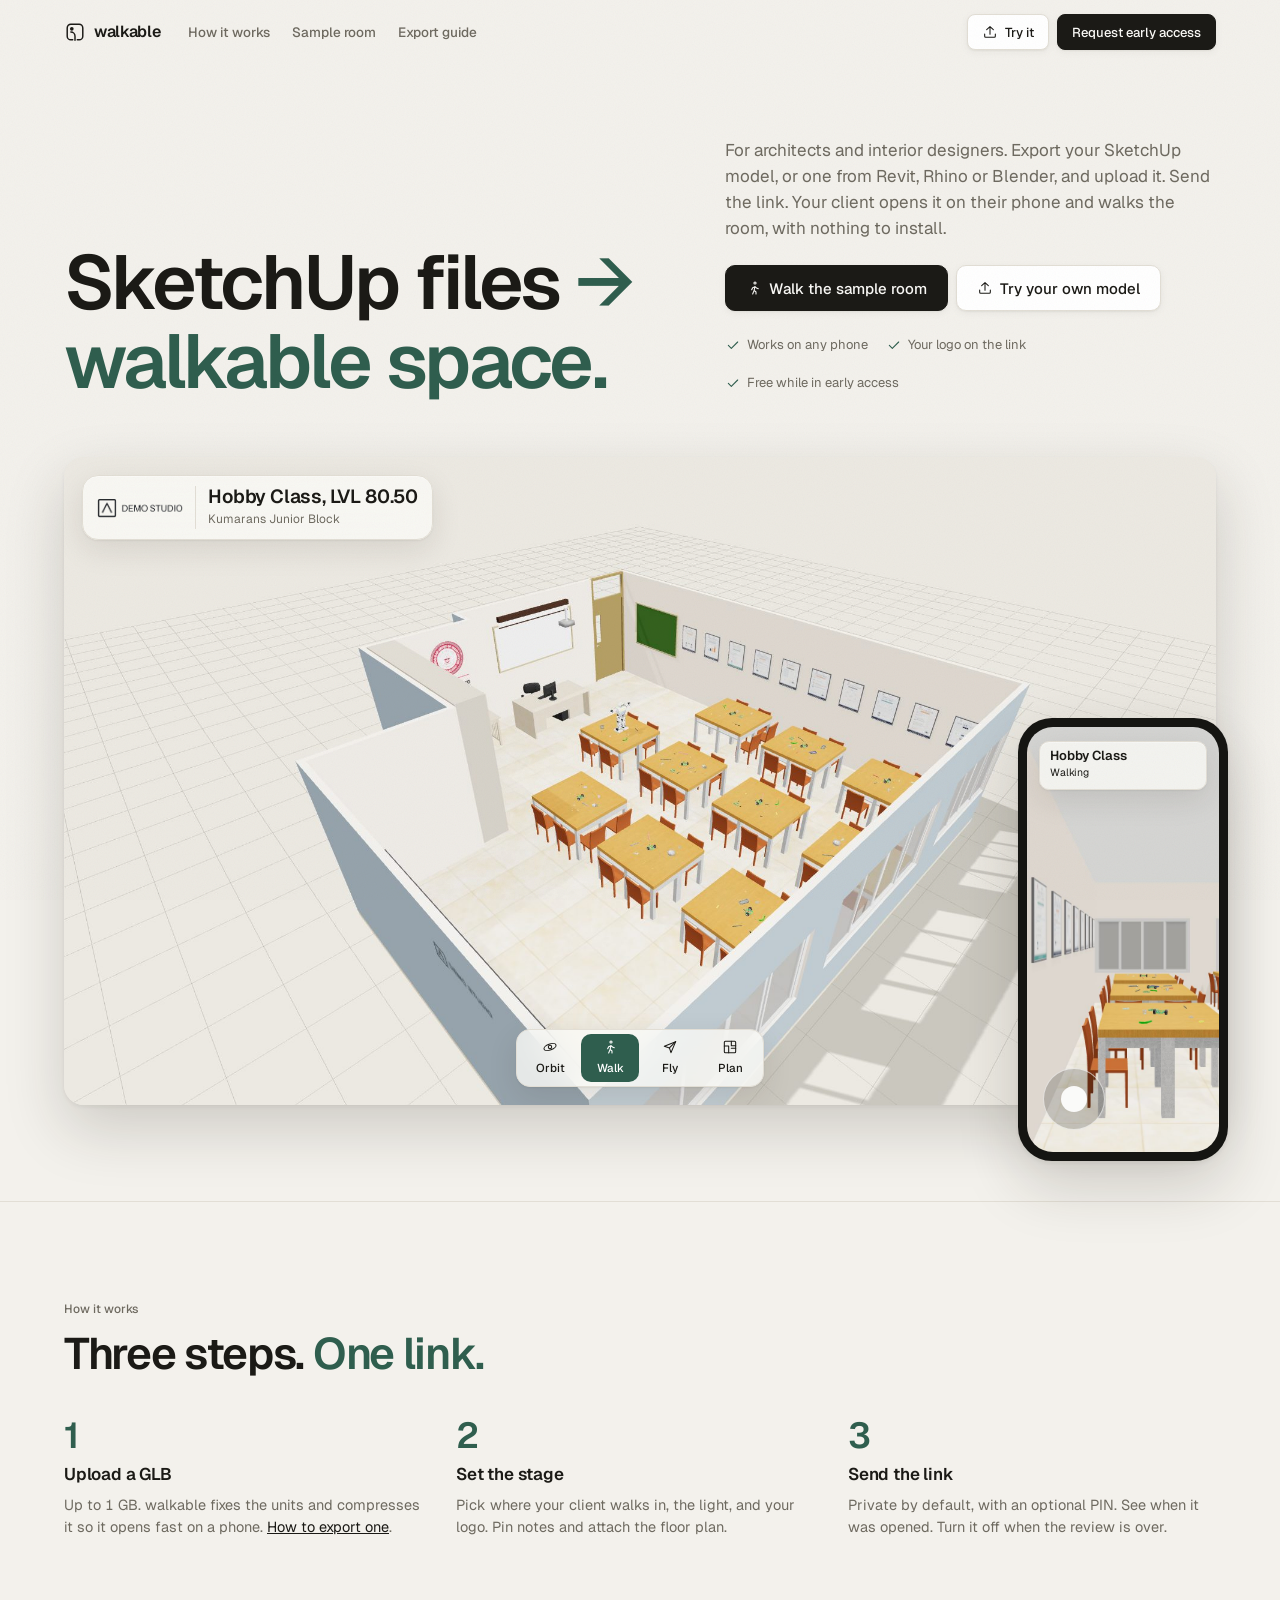
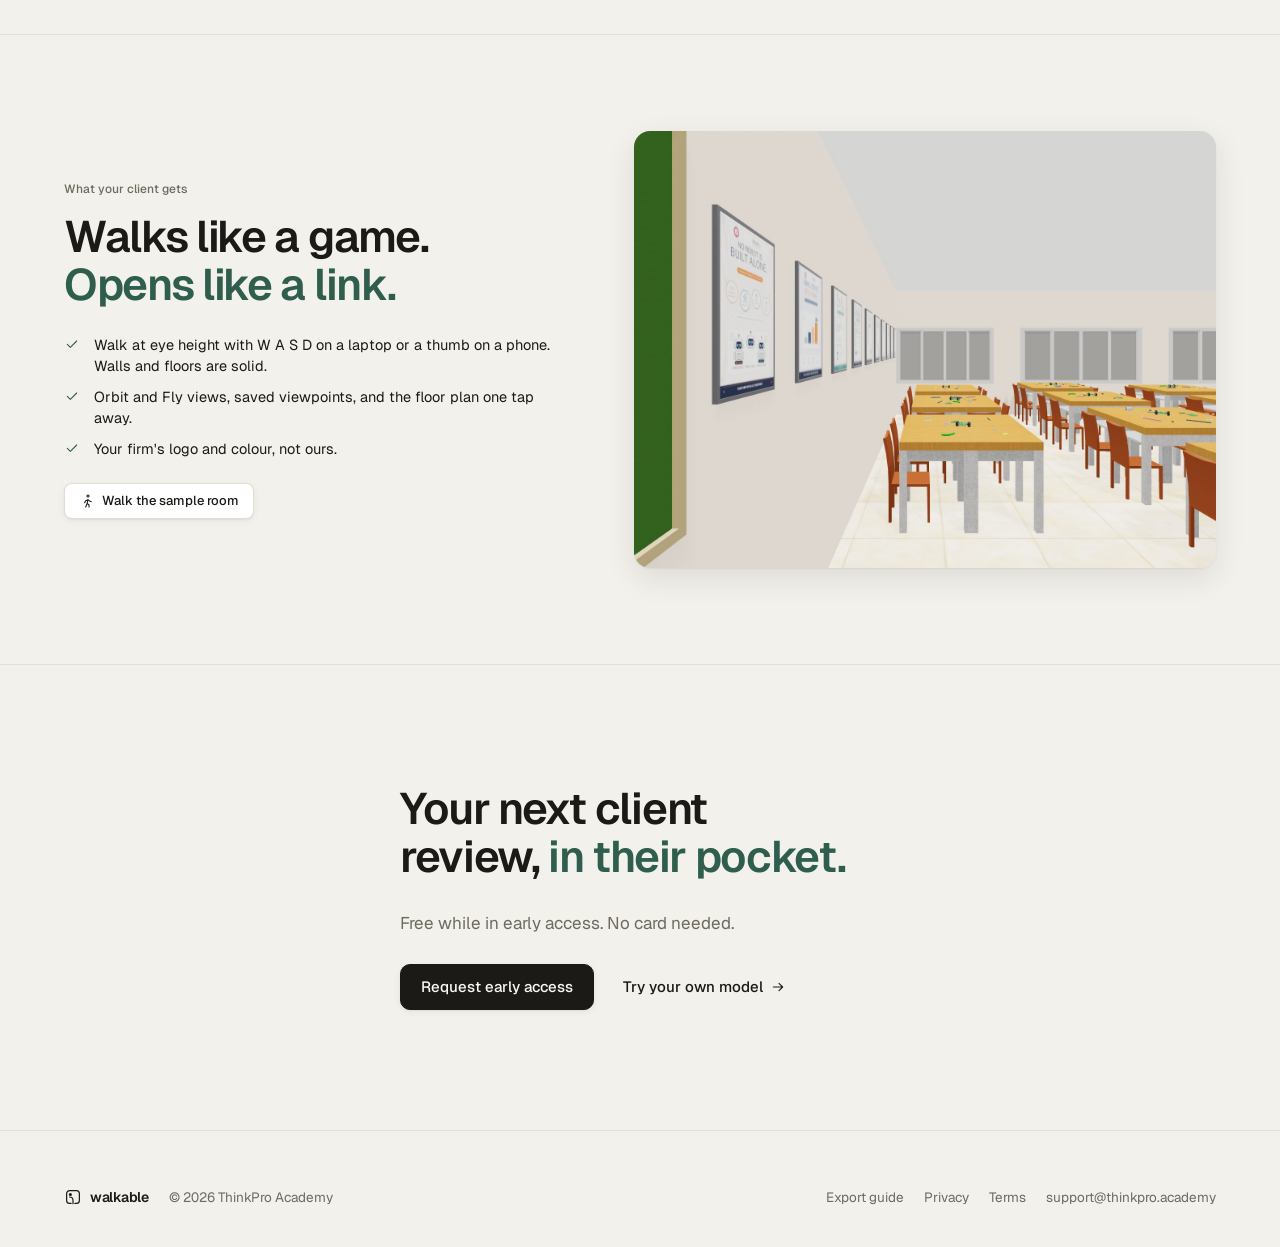
==== index.html @ f28b32ae "1st floor: 61% fewer triangles (3 mm tolerance, nothing compressed), full screen sharpness, sharper " ====
<!doctype html>
<html lang="en">
<head>
<meta charset="utf-8">
<meta name="viewport" content="width=device-width, initial-scale=1">
<title>walkable · SketchUp files to a walkable space</title>
<meta name="description" content="Upload a GLB from Revit, SketchUp, Rhino or Blender. Get one private link. Your client walks through the space on their phone, with nothing to install. Free while in early access.">
<link rel="canonical" href="https://walkables.in/">
<meta property="og:type" content="website">
<meta property="og:site_name" content="walkable">
<meta property="og:title" content="walkable · SketchUp files to a walkable space">
<meta property="og:description" content="Upload a GLB from Revit, SketchUp, Rhino or Blender. Get one private link. Your client walks through the space on their phone, with nothing to install. Free while in early access.">
<meta property="og:url" content="https://walkables.in/">
<meta property="og:image" content="https://walkables.in/assets/og.jpg">
<meta name="twitter:card" content="summary_large_image">
<meta name="theme-color" content="#F3F1EC" media="(prefers-color-scheme: light)">
<meta name="theme-color" content="#11110F" media="(prefers-color-scheme: dark)">
<link rel="icon" href="data:image/svg+xml,%3Csvg%20xmlns%3D%22http%3A%2F%2Fwww.w3.org%2F2000%2Fsvg%22%20viewBox%3D%220%200%2024%2024%22%20fill%3D%22none%22%20stroke%3D%22%231B1A16%22%20stroke-width%3D%222.2%22%20stroke-linecap%3D%22round%22%20stroke-linejoin%3D%22round%22%3E%3Cstyle%3E%40media%20(prefers-color-scheme%3A%20dark)%7Bpath%7Bstroke%3A%23EDEBE5%7Dcircle%7Bfill%3A%2386BBA4%7D%7D%3C%2Fstyle%3E%3Cpath%20d%3D%22M9.5%2020.5H7.5a4%204%200%200%201-4-4v-9a4%204%200%200%201%204-4h9a4%204%200%200%201%204%204v9a4%204%200%200%201-4%204h-2%22%2F%3E%3Cpath%20d%3D%22M12%2021v-4.5a4.5%204.5%200%200%200-4.5-4.5%22%2F%3E%3Ccircle%20cx%3D%228.5%22%20cy%3D%228.5%22%20r%3D%222.2%22%20fill%3D%22%232F5E4E%22%20stroke%3D%22none%22%2F%3E%3C%2Fsvg%3E%0A" type="image/svg+xml">
<link rel="icon" href="./assets/favicon-32.png" type="image/png" sizes="32x32">
<link rel="apple-touch-icon" href="./assets/apple-touch-icon.png">
<link rel="preconnect" href="https://fonts.googleapis.com">
<link rel="preconnect" href="https://fonts.gstatic.com" crossorigin>
<link rel="stylesheet" href="./css/walkable.css?v=mv50drm8">
<link rel="stylesheet" href="./css/site.css?v=mv50drm8">
</head>
<body class="site">
<svg xmlns="http://www.w3.org/2000/svg" style="display:none" aria-hidden="true">
<symbol id="mark" viewBox="0 0 24 24"><path d="M9.5 20.5H7.5a4 4 0 0 1-4-4v-9a4 4 0 0 1 4-4h9a4 4 0 0 1 4 4v9a4 4 0 0 1-4 4h-2"/><path d="M12 21v-4.5a4.5 4.5 0 0 0-4.5-4.5"/><circle cx="8.5" cy="8.5" r="2" fill="currentColor" stroke="none"/></symbol>
<symbol id="cube" viewBox="0 0 24 24"><path d="M12 3l8 4.5v9L12 21l-8-4.5v-9L12 3z"/><path d="M4 7.5l8 4.5 8-4.5M12 12v9"/></symbol>
<symbol id="orbit" viewBox="0 0 24 24"><circle cx="12" cy="12" r="2.5"/><ellipse cx="12" cy="12" rx="9.5" ry="4.5" transform="rotate(-20 12 12)"/></symbol>
<symbol id="walk" viewBox="0 0 24 24"><circle cx="13.5" cy="4.5" r="1.6"/><path d="M10 21l2.2-5.5 2.8 2.5v3M12.2 15.5l1.3-5.5M13.5 10l3 2.5 2 .5M13.5 10l-3.5 1.5-1.5 3"/></symbol>
<symbol id="fly" viewBox="0 0 24 24"><path d="M3.5 11L20.5 4l-7 16.5-2.4-7.1L3.5 11z"/><path d="M11.1 13.4L20.5 4"/></symbol>
<symbol id="bookmark" viewBox="0 0 24 24"><path d="M6.5 3.5h11v17l-5.5-3.8-5.5 3.8v-17z"/></symbol>
<symbol id="plan" viewBox="0 0 24 24"><rect x="3.5" y="3.5" width="17" height="17" rx="1.5"/><path d="M3.5 10.5h6.5v10M14 3.5v6.5h6.5M14 14h6.5"/></symbol>
<symbol id="pin" viewBox="0 0 24 24"><path d="M12 21s-6.5-5.6-6.5-11a6.5 6.5 0 0 1 13 0c0 5.4-6.5 11-6.5 11z"/><circle cx="12" cy="10" r="2.2"/></symbol>
<symbol id="clip" viewBox="0 0 24 24"><path d="M20 11.5l-8.2 8.2a5 5 0 0 1-7.1-7.1L13 4.3a3.3 3.3 0 0 1 4.7 4.7l-8.3 8.3a1.7 1.7 0 0 1-2.4-2.4l7.5-7.5"/></symbol>
<symbol id="sun" viewBox="0 0 24 24"><circle cx="12" cy="12" r="4"/><path d="M12 2.5v2M12 19.5v2M5.3 5.3l1.4 1.4M17.3 17.3l1.4 1.4M2.5 12h2M19.5 12h2M5.3 18.7l1.4-1.4M17.3 6.7l1.4-1.4"/></symbol>
<symbol id="brand" viewBox="0 0 24 24"><rect x="3" y="5" width="18" height="14" rx="2"/><path d="M7 15l2.8-6 2.7 6M7.9 13.2h3.8M16 9v6"/></symbol>
<symbol id="layers" viewBox="0 0 24 24"><path d="M12 3.5l9 5-9 5-9-5 9-5z"/><path d="M3 13l9 5 9-5"/></symbol>
<symbol id="link" viewBox="0 0 24 24"><path d="M10 14a4 4 0 0 0 5.7 0l3-3a4 4 0 0 0-5.7-5.7l-1 1"/><path d="M14 10a4 4 0 0 0-5.7 0l-3 3a4 4 0 0 0 5.7 5.7l1-1"/></symbol>
<symbol id="upload" viewBox="0 0 24 24"><path d="M12 15.5V4M7 8.5L12 4l5 4.5"/><path d="M4 15v3.5A1.5 1.5 0 0 0 5.5 20h13a1.5 1.5 0 0 0 1.5-1.5V15"/></symbol>
<symbol id="plus" viewBox="0 0 24 24"><path d="M12 5v14M5 12h14"/></symbol>
<symbol id="check" viewBox="0 0 24 24"><path d="M5 12.5l4.5 4.5L19 7.5"/></symbol>
<symbol id="close" viewBox="0 0 24 24"><path d="M6.5 6.5l11 11M17.5 6.5l-11 11"/></symbol>
<symbol id="back" viewBox="0 0 24 24"><path d="M14.5 5.5L8 12l6.5 6.5"/></symbol>
<symbol id="down" viewBox="0 0 24 24"><path d="M6 9.5l6 6 6-6"/></symbol>
<symbol id="arrow" viewBox="0 0 24 24"><path d="M5 12h14M13.5 6.5L19 12l-5.5 5.5"/></symbol>
<symbol id="copy" viewBox="0 0 24 24"><rect x="8.5" y="8.5" width="11.5" height="11.5" rx="2"/><path d="M15.5 8.5V5.5A1.5 1.5 0 0 0 14 4H5.5A1.5 1.5 0 0 0 4 5.5V14a1.5 1.5 0 0 0 1.5 1.5h3"/></symbol>
<symbol id="external" viewBox="0 0 24 24"><path d="M14 4h6v6M20 4l-8.5 8.5"/><path d="M18 14v4.5a1.5 1.5 0 0 1-1.5 1.5h-11A1.5 1.5 0 0 1 4 18.5v-11A1.5 1.5 0 0 1 5.5 6H10"/></symbol>
<symbol id="eye" viewBox="0 0 24 24"><path d="M2.5 12S6 5.5 12 5.5 21.5 12 21.5 12 18 18.5 12 18.5 2.5 12 2.5 12z"/><circle cx="12" cy="12" r="2.8"/></symbol>
<symbol id="swatch" viewBox="0 0 24 24"><path d="M12 3.5a8.5 8.5 0 0 0 0 17c1.4 0 2-1 2-2s-.8-1.5-.8-2.5 1-1.8 2-1.8h2.3c1.7 0 3-1.2 3-3.2 0-4.2-3.8-7.5-8.5-7.5z"/><circle cx="7.8" cy="11" r="1.1"/><circle cx="10.5" cy="7.3" r="1.1"/><circle cx="15" cy="7.8" r="1.1"/></symbol>
<symbol id="cursor" viewBox="0 0 24 24"><path d="M5.5 3.5l13 6.5-5.7 1.9-2 5.6L5.5 3.5z"/><path d="M13 12l5.5 5.5"/></symbol>
<symbol id="image" viewBox="0 0 24 24"><rect x="3.5" y="4.5" width="17" height="15" rx="2"/><circle cx="9" cy="10" r="1.8"/><path d="M20.5 15.5l-4.5-4.5-8.5 8.5"/></symbol>
<symbol id="frame" viewBox="0 0 24 24"><rect x="4" y="7" width="16" height="12" rx="1.5"/><path d="M8.5 3.5L12 7l3.5-3.5M8 13h8"/></symbol>
<symbol id="target" viewBox="0 0 24 24"><circle cx="12" cy="12" r="7.5"/><circle cx="12" cy="12" r="2"/><path d="M12 2v3M12 19v3M2 12h3M19 12h3"/></symbol>
<symbol id="help" viewBox="0 0 24 24"><circle cx="12" cy="12" r="9"/><path d="M9.6 9.4a2.5 2.5 0 1 1 3.9 2.1c-.9.6-1.5 1.1-1.5 2.4M12 17h.01"/></symbol>
<symbol id="trash" viewBox="0 0 24 24"><path d="M4.5 7h15M10 11v5.5M14 11v5.5M6.5 7l.8 12a1.5 1.5 0 0 0 1.5 1.5h6.4a1.5 1.5 0 0 0 1.5-1.5l.8-12M9.5 7V4.5h5V7"/></symbol>
<symbol id="lock" viewBox="0 0 24 24"><rect x="5" y="10.5" width="14" height="10" rx="2"/><path d="M8.5 10.5V7.5a3.5 3.5 0 0 1 7 0v3"/></symbol>
<symbol id="clock" viewBox="0 0 24 24"><circle cx="12" cy="12" r="8.5"/><path d="M12 7.5V12l3 2"/></symbol>
<symbol id="users" viewBox="0 0 24 24"><circle cx="9" cy="8" r="3.3"/><path d="M3 19.5a6 6 0 0 1 12 0M15.5 4.8a3.3 3.3 0 0 1 0 6.4M17.5 14a6 6 0 0 1 3.5 5.5"/></symbol>
<symbol id="refresh" viewBox="0 0 24 24"><path d="M19.5 11.5a7.5 7.5 0 1 0-2.2 5.3M19.5 4.5v7h-7"/></symbol>
<symbol id="phone" viewBox="0 0 24 24"><rect x="7" y="2.5" width="10" height="19" rx="2.5"/><path d="M11 18.5h2"/></symbol>
<symbol id="settings" viewBox="0 0 24 24"><path d="M4 7h10M18 7h2M4 17h4M12 17h8"/><circle cx="16" cy="7" r="2"/><circle cx="10" cy="17" r="2"/></symbol>
<symbol id="play" viewBox="0 0 24 24"><path d="M7.5 4.5l12 7.5-12 7.5v-15z"/></symbol>
<symbol id="ruler" viewBox="0 0 24 24"><path d="M3.5 16.5l13-13 4 4-13 13-4-4z"/><path d="M7 13l2 2M10 10l2 2M13 7l2 2"/></symbol>

<symbol id="menu" viewBox="0 0 24 24"><path d="M4 7h16M4 12h16M4 17h16"/></symbol>
<symbol id="mail" viewBox="0 0 24 24"><rect x="3.5" y="5.5" width="17" height="13" rx="2"/><path d="M4 7l8 6 8-6"/></symbol>
<symbol id="download" viewBox="0 0 24 24"><path d="M12 4v11.5M7 11l5 5 5-5"/><path d="M4 15v3.5A1.5 1.5 0 0 0 5.5 20h13a1.5 1.5 0 0 0 1.5-1.5V15"/></symbol>
<symbol id="file" viewBox="0 0 24 24"><path d="M13.5 3.5h-7A1.5 1.5 0 0 0 5 5v14a1.5 1.5 0 0 0 1.5 1.5h11A1.5 1.5 0 0 0 19 19V9l-5.5-5.5z"/><path d="M13.5 3.5V9H19"/></symbol>
<symbol id="globe" viewBox="0 0 24 24"><circle cx="12" cy="12" r="8.5"/><path d="M3.5 12h17M12 3.5c2.5 2.5 3.5 5.5 3.5 8.5s-1 6-3.5 8.5c-2.5-2.5-3.5-5.5-3.5-8.5s1-6 3.5-8.5z"/></symbol>
<symbol id="shield" viewBox="0 0 24 24"><path d="M12 3.5l7 2.5v5.5c0 4.2-2.8 7.6-7 9-4.2-1.4-7-4.8-7-9V6l7-2.5z"/><path d="M9 12l2 2 4-4"/></symbol>
<symbol id="bolt" viewBox="0 0 24 24"><path d="M13 3L5 13.5h6L10.5 21 19 10.5h-6L13 3z"/></symbol>
<symbol id="quote" viewBox="0 0 24 24"><path d="M9.5 7.5C6.5 8 5 10 5 13v3.5h4.5V12H7.5c0-1.5.8-2.5 2-3V7.5zM19 7.5c-3 .5-4.5 2.5-4.5 5.5v3.5H19V12h-2c0-1.5.8-2.5 2-3V7.5z"/></symbol>
<symbol id="chat" viewBox="0 0 24 24"><path d="M4 6.5A2.5 2.5 0 0 1 6.5 4h11A2.5 2.5 0 0 1 20 6.5v7a2.5 2.5 0 0 1-2.5 2.5H10l-5 4v-4A2.5 2.5 0 0 1 4 13.5v-7z"/></symbol>

</svg>

<a class="skip" href="#main">Skip to content</a>
<header class="nav" id="nav"><div class="wrap">
  <a href="./" class="wordmark" aria-label="walkable home"><svg class="i"><use href="#mark"/></svg>walkable</a>
  <nav class="links" id="links" aria-label="Main">
    <a href="./#how">How it works</a>
    <a href="./room/">Sample room</a>
    <a href="./guides/">Export guide</a>
    <a href="./try/" class="only-menu">Try your own model</a>
    <a href="./early-access/" class="only-menu">Request early access</a>
  </nav>
  <div class="actions">
    <a class="btn" href="./try/"><svg class="i"><use href="#upload"/></svg><span>Try it</span></a>
    <a class="btn primary" href="./early-access/">Request early access</a>
    <button class="icon-btn menu-btn" id="menuBtn" aria-label="Menu" aria-expanded="false" aria-controls="links"><svg class="i"><use href="#menu"/></svg></button>
  </div>
</div></header>
<main id="main">
<section class="hero"><div class="wrap">
  <div class="top enter">
    <h1 class="display">SketchUp files <span class="arrow">→</span> <i>walkable space.</i></h1>
    <div class="side">
      <p class="lead">For architects and interior designers. Export your SketchUp model, or one from Revit, Rhino or Blender, and upload it. Send the link. Your client opens it on their phone and walks the room, with nothing to install.</p>
      <div class="row"><a class="btn primary lg" href="./room/"><svg class="i"><use href="#walk"/></svg>Walk the sample room</a><a class="btn lg" href="./try/"><svg class="i"><use href="#upload"/></svg>Try your own model</a></div>
      <div class="proof"><span><svg class="i"><use href="#check"/></svg>Works on any phone</span><span><svg class="i"><use href="#check"/></svg>Your logo on the link</span><span><svg class="i"><use href="#check"/></svg>Free while in early access</span></div>
    </div>
  </div>
  <figure class="shot reveal" style="margin-bottom:0">
    <a class="frame" href="./room/" aria-label="Open the sample room"><img src="./assets/shot-iso.jpg" alt="A furnished classroom model open in the walkable viewer" width="1920" height="1080">
      <div class="panel lk"><img src="./assets/demo-logo.png" alt="Demo Studio" style="height:20px;width:auto"><span class="sep"></span><div><b>Hobby Class, LVL 80.50</b><small>Kumarans Junior Block</small></div></div>
      <div class="pill dk"><span><svg class="i"><use href="#orbit"/></svg>Orbit</span><span class="on"><svg class="i"><use href="#walk"/></svg>Walk</span><span><svg class="i"><use href="#fly"/></svg>Fly</span><span><svg class="i"><use href="#plan"/></svg>Plan</span></div>
    </a>
    <div class="phone" aria-hidden="true"><div class="scr"><img src="./assets/shot-walk.jpg" alt=""><div class="panel tag"><b>Hobby Class</b>Walking</div><span class="stk"></span></div></div>
  </figure>
</div></section>

<section class="block" id="how" style="margin-top:96px"><div class="wrap">
  <span class="label">How it works</span><h2 class="section-title" style="margin:12px 0 40px">Three steps. <i>One link.</i></h2>
  <div class="three">
    <div class="reveal"><span class="n">1</span><h3>Upload a GLB</h3><p>Up to 1 GB. walkable fixes the units and compresses it so it opens fast on a phone. <a class="fg" href="./guides/" style="text-decoration:underline">How to export one</a>.</p></div>
    <div class="reveal"><span class="n">2</span><h3>Set the stage</h3><p>Pick where your client walks in, the light, and your logo. Pin notes and attach the floor plan.</p></div>
    <div class="reveal"><span class="n">3</span><h3>Send the link</h3><p>Private by default, with an optional PIN. See when it was opened. Turn it off when the review is over.</p></div>
  </div>
</div></section>

<section class="block"><div class="wrap">
  <div class="feat reveal" style="padding:0">
    <div class="copy"><span class="label">What your client gets</span><h2 class="section-title">Walks like a game. <i>Opens like a link.</i></h2>
      <ul><li><svg class="i"><use href="#check"/></svg>Walk at eye height with W A S D on a laptop or a thumb on a phone. Walls and floors are solid.</li><li><svg class="i"><use href="#check"/></svg>Orbit and Fly views, saved viewpoints, and the floor plan one tap away.</li><li><svg class="i"><use href="#check"/></svg>Your firm's logo and colour, not ours.</li></ul>
      <div class="row" style="margin-top:8px"><a class="btn" href="./room/"><svg class="i"><use href="#walk"/></svg>Walk the sample room</a></div></div>
    <div class="pic"><img src="./assets/shot-walk.jpg" alt="First-person view inside the classroom" width="1440" height="1080" loading="lazy"></div>
  </div>
</div></section>

<section class="cta"><div class="wrap stack reveal" style="gap:28px">
  <h2 class="display">Your next client review, <i>in their pocket.</i></h2>
  <p class="lead">Free while in early access. No card needed.</p>
  <div class="row"><a class="btn primary lg" href="./early-access/">Request early access</a><a class="btn ghost lg" href="./try/">Try your own model<svg class="i"><use href="#arrow"/></svg></a></div>
</div></section>

</main>
<footer class="site-foot"><div class="wrap">
  <div class="foot-bottom" style="margin-top:0;padding-top:0;border-top:0"><a href="./" class="wordmark" style="font-size:14px"><svg class="i" style="width:18px;height:18px"><use href="#mark"/></svg>walkable</a><span>© 2026 ThinkPro Academy</span><span style="flex:1"></span><a href="./guides/">Export guide</a><a href="./privacy/">Privacy</a><a href="./terms/">Terms</a><a href="mailto:support@thinkpro.academy">support@thinkpro.academy</a></div>
</div></footer>
<script src="./js/site.js?v=mv50drm8" defer></script>
</body>
</html>
---- css/walkable.css ----
/* walkable — design tokens and components. Contract: docs/DESIGN.md (v2). */
@import url('https://fonts.googleapis.com/css2?family=Geist:wght@400;500;600&family=Geist+Mono:wght@400;500&family=Instrument+Serif:ital@0;1&display=swap');

:root {
  --bg:#F3F1EC; --surface:#F9F8F5; --raised:#FFFFFF; --sunk:#EAE7E0;
  --fg:#1B1A16; --mut:#6E6A60; --faint:#9C978C; --line:#E2DED5; --line-2:#D3CEC3;
  --ink:#1B1A16; --ink-fg:#FAF9F6; --accent:#2F5E4E; --accent-fg:#FFFFFF; --accent-soft:rgba(47,94,78,.12); --danger:#A53A2C; --danger-soft:rgba(165,58,44,.10);
  --glass:rgba(252,251,248,.78); --scrim:rgba(27,26,22,.36);
  --shadow-1:0 1px 2px rgba(40,34,20,.06), 0 2px 8px rgba(40,34,20,.05);
  --shadow-2:0 1px 2px rgba(40,34,20,.06), 0 10px 30px rgba(40,34,20,.10);
  --shadow-3:0 2px 4px rgba(40,34,20,.06), 0 24px 60px rgba(40,34,20,.18);
  --r-xs:6px; --r-s:8px; --r:12px; --r-l:16px;
  --ease:cubic-bezier(.2,.8,.2,1); --t:200ms;
  --sans:"Geist",-apple-system,"Segoe UI",Helvetica,Arial,sans-serif; --serif:"Instrument Serif","Iowan Old Style",Georgia,serif; --mono:"Geist Mono",ui-monospace,Menlo,monospace;
  --z-over:10; --z-chrome:20; --z-pop:30; --z-sheet:40; --z-toast:50;
  color-scheme:light;
}
@media (prefers-color-scheme: dark) { :root:not([data-theme="light"]) {
  --bg:#11110F; --surface:#181815; --raised:#201F1C; --sunk:#0C0C0B; --fg:#EDEBE5; --mut:#A29E93; --faint:#6E6A60; --line:#2C2B27; --line-2:#3A3934;
  --ink:#EDEBE5; --ink-fg:#151512; --accent:#86BBA4; --accent-fg:#0F1512; --accent-soft:rgba(134,187,164,.16); --danger:#E08B7E; --danger-soft:rgba(224,139,126,.12);
  --glass:rgba(28,28,25,.74); --scrim:rgba(0,0,0,.5);
  --shadow-1:0 1px 2px rgba(0,0,0,.3); --shadow-2:0 1px 2px rgba(0,0,0,.3), 0 10px 30px rgba(0,0,0,.35); --shadow-3:0 24px 60px rgba(0,0,0,.5); color-scheme:dark; } }
:root[data-theme="dark"] {
  --bg:#11110F; --surface:#181815; --raised:#201F1C; --sunk:#0C0C0B; --fg:#EDEBE5; --mut:#A29E93; --faint:#6E6A60; --line:#2C2B27; --line-2:#3A3934;
  --ink:#EDEBE5; --ink-fg:#151512; --accent:#86BBA4; --accent-fg:#0F1512; --accent-soft:rgba(134,187,164,.16); --danger:#E08B7E; --danger-soft:rgba(224,139,126,.12);
  --glass:rgba(28,28,25,.74); --scrim:rgba(0,0,0,.5);
  --shadow-1:0 1px 2px rgba(0,0,0,.3); --shadow-2:0 1px 2px rgba(0,0,0,.3), 0 10px 30px rgba(0,0,0,.35); --shadow-3:0 24px 60px rgba(0,0,0,.5); color-scheme:dark; }

*, *::before, *::after { box-sizing:border-box; }
html, body { margin:0; min-height:100%; }
html { scroll-behavior:smooth; }
body { background:var(--bg); color:var(--fg); font:400 14px/20px var(--sans); -webkit-font-smoothing:antialiased; text-rendering:optimizeLegibility; font-variant-numeric:tabular-nums; }
a { color:inherit; text-decoration:none; }
p { margin:0; }
h1, h2, h3, h4 { margin:0; font-weight:600; }
img { max-width:100%; }
[hidden] { display:none !important; }
::selection { background:var(--accent-soft); }

/* type */
.display { font:400 clamp(44px, 7vw, 88px)/.95 var(--serif); letter-spacing:-.02em; text-wrap:balance; }
.page-title { font:400 40px/44px var(--serif); letter-spacing:-.01em; }
.section-title { font:400 clamp(30px, 4vw, 44px)/1.02 var(--serif); letter-spacing:-.01em; text-wrap:balance; }
.serif { font-family:var(--serif); font-weight:400; }
.serif i, .display i, .section-title i { font-style:italic; }
.heading, .title { font-size:15px; line-height:20px; font-weight:600; letter-spacing:-.005em; }
.lead { font-size:17px; line-height:26px; color:var(--mut); max-width:56ch; text-wrap:pretty; }
.small { font-size:13px; line-height:18px; }
.label, .eyebrow { font-size:12px; line-height:16px; font-weight:500; color:var(--mut); }
.micro { font-size:11px; line-height:14px; font-weight:500; }
.mut { color:var(--mut); } .faint { color:var(--faint); }
.mono { font-family:var(--mono); font-size:12.5px; }
.ok { color:var(--accent); } .danger-text { color:var(--danger); }
.help { font-size:12.5px; line-height:18px; color:var(--mut); text-wrap:pretty; }
.warn { font-size:12.5px; line-height:18px; color:var(--danger); background:var(--danger-soft); padding:8px 10px; border-radius:var(--r-s); }

/* icons */
.i { width:16px; height:16px; flex:none; fill:none; stroke:currentColor; stroke-width:1.6; stroke-linecap:round; stroke-linejoin:round; }
.i-lg { width:20px; height:20px; } .i-xl { width:28px; height:28px; stroke-width:1.3; }
.wordmark { display:inline-flex; align-items:center; gap:8px; font-weight:600; font-size:16px; letter-spacing:-.02em; color:var(--fg); }
.wordmark svg { width:22px; height:22px; }

/* buttons */
button, .btn { appearance:none; display:inline-flex; align-items:center; justify-content:center; gap:7px; height:36px; padding:0 14px; font:500 13px/1 var(--sans); color:var(--fg); background:var(--raised); border:1px solid var(--line); border-radius:var(--r-s); box-shadow:var(--shadow-1); cursor:pointer; white-space:nowrap; text-decoration:none; transition:background var(--t) var(--ease), border-color var(--t) var(--ease), transform 120ms var(--ease), box-shadow var(--t) var(--ease), color var(--t); -webkit-tap-highlight-color:transparent; }
button:hover, .btn:hover { border-color:var(--line-2); }
button:active, .btn:active { transform:scale(.98); }
button:disabled { opacity:.45; cursor:default; transform:none; }
:focus-visible { outline:2px solid var(--accent); outline-offset:2px; }
.primary { background:var(--ink); color:var(--ink-fg); border-color:var(--ink); }
.primary:hover { border-color:var(--ink); background:color-mix(in srgb, var(--ink) 86%, var(--bg)); }
.accent { background:var(--accent); color:var(--accent-fg); border-color:var(--accent); }
.ghost { background:transparent; border-color:transparent; box-shadow:none; }
.ghost:hover { background:color-mix(in srgb, var(--fg) 6%, transparent); border-color:transparent; }
.danger { color:var(--danger); }
.ghost.danger:hover { background:var(--danger-soft); }
.sm, .small.btn, button.small { height:30px; padding:0 10px; font-size:12.5px; }
.lg { height:46px; padding:0 20px; font-size:15px; border-radius:10px; }
.icon-btn { width:36px; padding:0; } .icon-btn.sm { width:30px; }
.chip { height:30px; padding:0 11px; font-size:12.5px; border-radius:var(--r-s); }
.row { display:flex; gap:8px; flex-wrap:wrap; align-items:center; }
.spread { display:flex; justify-content:space-between; align-items:center; gap:10px; }
.stack { display:grid; gap:12px; }

/* segmented */
.seg { display:inline-flex; padding:2px; gap:2px; background:var(--sunk); border-radius:var(--r-s); max-width:100%; flex-wrap:wrap; }
.seg button { height:28px; padding:0 10px; border:0; background:transparent; box-shadow:none; color:var(--mut); font-size:12.5px; border-radius:6px; flex:1 1 auto; }
.seg button:hover { color:var(--fg); }
.seg button.on { background:var(--raised); color:var(--fg); box-shadow:var(--shadow-1); }
.seg.full { display:flex; }

/* fields */
.field { display:grid; gap:6px; }
.field > label, .field > .label { font-size:12px; line-height:16px; font-weight:500; color:var(--mut); }
input[type=text], input[type=number], input[type=password], input[type=url], input[type=email], select, textarea {
  width:100%; height:36px; padding:0 11px; font:400 13px/18px var(--sans); color:var(--fg); background:var(--raised); border:1px solid var(--line); border-radius:var(--r-s); transition:border-color var(--t), box-shadow var(--t); }
input::placeholder, textarea::placeholder { color:var(--faint); }
input:hover, select:hover, textarea:hover { border-color:var(--line-2); }
input:focus, select:focus, textarea:focus { outline:0; border-color:var(--accent); box-shadow:0 0 0 3px var(--accent-soft); }
textarea { height:auto; min-height:72px; padding:9px 11px; resize:vertical; }
select { appearance:none; background-image:url("data:image/svg+xml,%3Csvg xmlns='http://www.w3.org/2000/svg' width='12' height='12' fill='none' stroke='%236E6A60' stroke-width='1.6' stroke-linecap='round'%3E%3Cpath d='M3 4.5l3 3 3-3'/%3E%3C/svg%3E"); background-repeat:no-repeat; background-position:right 10px center; padding-right:30px; }
input[type=color] { appearance:none; width:36px; height:36px; padding:3px; border:1px solid var(--line); border-radius:var(--r-s); background:var(--raised); cursor:pointer; flex:none; }
input[type=color]::-webkit-color-swatch-wrapper { padding:0; } input[type=color]::-webkit-color-swatch { border:0; border-radius:5px; }
input[type=checkbox] { appearance:none; width:30px; height:18px; margin:0; flex:none; border-radius:9px; background:var(--line-2); position:relative; cursor:pointer; transition:background var(--t) var(--ease); }
input[type=checkbox]::after { content:""; position:absolute; top:2px; left:2px; width:14px; height:14px; border-radius:50%; background:#fff; box-shadow:0 1px 2px rgba(0,0,0,.2); transition:transform var(--t) var(--ease); }
input[type=checkbox]:checked { background:var(--accent); } input[type=checkbox]:checked::after { transform:translateX(12px); }
label.check { display:flex; flex-direction:row-reverse; justify-content:space-between; align-items:center; gap:12px; font-size:13px; cursor:pointer; min-height:28px; }
.range { display:grid; gap:4px; }
.range > .spread { font-size:13px; }
.range > .spread > span:last-child { color:var(--mut); font-variant-numeric:tabular-nums; font-size:12.5px; }
input[type=range] { appearance:none; width:100%; height:18px; margin:0; background:transparent; cursor:pointer; }
input[type=range]::-webkit-slider-runnable-track { height:4px; border-radius:2px; background:var(--line-2); }
input[type=range]::-moz-range-track { height:4px; border-radius:2px; background:var(--line-2); }
input[type=range]::-webkit-slider-thumb { appearance:none; width:16px; height:16px; margin-top:-6px; border-radius:50%; background:var(--raised); border:1px solid var(--line-2); box-shadow:var(--shadow-1); transition:transform 120ms var(--ease); }
input[type=range]::-moz-range-thumb { width:16px; height:16px; border-radius:50%; background:var(--raised); border:1px solid var(--line-2); }
input[type=range]:active::-webkit-slider-thumb { transform:scale(1.15); border-color:var(--accent); }

/* surfaces */
.card { background:var(--raised); border-radius:var(--r); box-shadow:var(--shadow-1); }
.panel { background:var(--glass); border:1px solid var(--line); border-radius:var(--r-l); box-shadow:var(--shadow-2), inset 0 1px 0 rgba(255,255,255,.35); backdrop-filter:blur(16px) saturate(1.2); -webkit-backdrop-filter:blur(16px) saturate(1.2); }
.pop { background:var(--raised); border:1px solid var(--line); border-radius:var(--r-l); box-shadow:var(--shadow-3); }
.badge { display:inline-flex; align-items:center; gap:6px; height:22px; padding:0 8px; font-size:11.5px; font-weight:500; border-radius:5px; background:var(--sunk); color:var(--mut); }
.badge .dot, .dot { width:6px; height:6px; border-radius:50%; background:currentColor; flex:none; }
.badge.live { background:var(--accent-soft); color:var(--accent); }
.badge.expired { background:var(--danger-soft); color:var(--danger); }
.divider { height:1px; background:var(--line); border:0; margin:0; }
.kbd { display:inline-flex; min-width:20px; height:20px; padding:0 5px; align-items:center; justify-content:center; font:500 11px var(--mono); border:1px solid var(--line); border-bottom-width:2px; border-radius:5px; background:var(--raised); color:var(--fg); }

/* tooltip */
[data-tip] { position:relative; }
[data-tip]:hover::after, [data-tip]:focus-visible::after { content:attr(data-tip); position:absolute; left:calc(100% + 10px); top:50%; transform:translateY(-50%); background:var(--ink); color:var(--ink-fg); font:500 12px/1 var(--sans); padding:7px 9px; border-radius:6px; white-space:nowrap; pointer-events:none; z-index:var(--z-pop); box-shadow:var(--shadow-2); }

/* toast, dialog, progress, skeleton */
.toast { position:fixed; left:50%; bottom:24px; transform:translate(-50%, 8px); max-width:calc(100% - 32px); padding:10px 14px; background:var(--ink); color:var(--ink-fg); border-radius:10px; box-shadow:var(--shadow-3); font-size:13px; font-weight:500; opacity:0; transition:opacity var(--t) var(--ease), transform var(--t) var(--ease); pointer-events:none; z-index:var(--z-toast); }
.toast.show { opacity:1; transform:translate(-50%, 0); }
.scrim { position:fixed; inset:0; background:var(--scrim); backdrop-filter:blur(4px); -webkit-backdrop-filter:blur(4px); display:flex; align-items:center; justify-content:center; padding:16px; z-index:var(--z-sheet); animation:fade var(--t) var(--ease); }
.dialog { width:400px; max-width:100%; padding:20px; display:grid; gap:14px; animation:rise 240ms var(--ease); }
.dialog .actions { display:flex; justify-content:flex-end; gap:8px; margin-top:4px; }
.progress { height:3px; border-radius:2px; background:var(--line); overflow:hidden; }
.progress > span { display:block; height:100%; width:0; background:var(--accent); border-radius:2px; transition:width 160ms linear; }
.skeleton { background:linear-gradient(90deg, var(--sunk) 0%, color-mix(in srgb, var(--sunk) 50%, var(--raised)) 50%, var(--sunk) 100%); background-size:200% 100%; animation:shimmer 1.4s linear infinite; border-radius:var(--r-s); }
@keyframes shimmer { to { background-position:-200% 0; } }
@keyframes fade { from { opacity:0; } }
@keyframes rise { from { opacity:0; transform:translateY(8px); } }
.enter > * { animation:rise 480ms var(--ease) both; }
.enter > *:nth-child(2) { animation-delay:40ms; } .enter > *:nth-child(3) { animation-delay:80ms; } .enter > *:nth-child(4) { animation-delay:120ms; } .enter > *:nth-child(5) { animation-delay:160ms; } .enter > *:nth-child(6) { animation-delay:200ms; }

/* modal (plan, files) */
.modal { position:fixed; inset:0; background:color-mix(in srgb, var(--bg) 92%, transparent); backdrop-filter:blur(10px); -webkit-backdrop-filter:blur(10px); display:flex; flex-direction:column; z-index:var(--z-sheet); animation:fade var(--t) var(--ease); }
.modal .bar { display:flex; justify-content:space-between; align-items:center; gap:12px; padding:14px 20px; flex-wrap:wrap; border-bottom:1px solid var(--line); }
.modal .bar strong { font:400 22px/1 var(--serif); }
.modal .mbody { flex:1; overflow:auto; padding:20px; }
.modal img { display:block; max-width:100%; max-height:100%; margin:0 auto; background:#fff; border-radius:var(--r); box-shadow:var(--shadow-2); }
.modal iframe { width:100%; height:100%; border:0; background:#fff; border-radius:var(--r); }

/* 3D overlays shared by Studio and the viewer */
.canvas { position:absolute; inset:0; width:100%; height:100%; display:block; touch-action:none; outline:0; }
.crosshair { position:absolute; left:50%; top:50%; width:6px; height:6px; margin:-3px; border-radius:50%; background:#fff; mix-blend-mode:difference; pointer-events:none; z-index:var(--z-over); }
.stick { position:absolute; left:24px; bottom:100px; width:120px; height:120px; border-radius:50%; border:1.5px solid rgba(255,255,255,.6); background:rgba(20,20,18,.22); backdrop-filter:blur(6px); -webkit-backdrop-filter:blur(6px); touch-action:none; z-index:var(--z-over); }
.stick span { position:absolute; left:50%; top:50%; width:48px; height:48px; margin:-24px; border-radius:50%; background:rgba(255,255,255,.92); box-shadow:0 2px 8px rgba(0,0,0,.2); }
.center-hint { position:absolute; left:50%; top:50%; transform:translate(-50%,-50%); background:rgba(22,21,18,.72); backdrop-filter:blur(10px); -webkit-backdrop-filter:blur(10px); color:#fff; padding:14px 20px; border-radius:var(--r); font-size:14px; line-height:22px; font-weight:500; text-align:center; pointer-events:none; z-index:var(--z-over); }
.center-hint small { display:block; font-size:12.5px; font-weight:400; opacity:.75; }
.loading { position:absolute; inset:0; display:flex; align-items:center; justify-content:center; color:var(--mut); pointer-events:none; z-index:var(--z-over); }
.mode { position:absolute; left:50%; bottom:20px; transform:translateX(-50%); z-index:var(--z-chrome); display:flex; gap:8px; align-items:center; max-width:calc(100% - 32px); }
.pill { display:inline-flex; padding:4px; gap:2px; background:var(--glass); border:1px solid var(--line); border-radius:14px; box-shadow:var(--shadow-2); backdrop-filter:blur(16px) saturate(1.2); -webkit-backdrop-filter:blur(16px) saturate(1.2); }
.pill button { height:36px; border:0; background:transparent; box-shadow:none; border-radius:10px; padding:0 12px; color:var(--fg); }
.pill button:hover { background:color-mix(in srgb, var(--fg) 7%, transparent); }
.pill button.on { background:var(--accent); color:var(--accent-fg); }
.pill .sep { width:1px; margin:6px 4px; background:var(--line); }
:root.low-contrast .pill button.on { background:transparent; color:var(--fg); box-shadow:inset 0 0 0 1.5px var(--accent); }
.marker { position:absolute; width:14px; height:14px; padding:0; border:0; margin:-7px; border-radius:50%; background:var(--accent); box-shadow:0 0 0 2.5px #fff, 0 2px 8px rgba(0,0,0,.3); cursor:pointer; z-index:var(--z-over); transition:transform var(--t) var(--ease); }
.marker:hover { transform:scale(1.3); }
.marker-card { position:absolute; width:248px; padding:12px 14px; z-index:var(--z-pop); display:grid; gap:4px; animation:rise 200ms var(--ease); }
.lockup { position:absolute; top:16px; left:16px; max-width:calc(100% - 96px); padding:10px 14px; display:flex; align-items:center; gap:12px; z-index:var(--z-chrome); cursor:pointer; }
.lockup img { height:22px; max-width:140px; width:auto; display:block; }
.lockup .sep { width:1px; align-self:stretch; background:var(--line); }
.lockup .text { display:grid; gap:1px; min-width:0; }
.lockup .text .title { font:400 19px/22px var(--serif); white-space:nowrap; overflow:hidden; text-overflow:ellipsis; }
.lockup .text .mut { font-size:12px; line-height:16px; white-space:nowrap; overflow:hidden; text-overflow:ellipsis; }
.lockup.collapsed .text, .lockup.collapsed .sep { display:none; }
:root.dark-logo-invert.theme-dark .lockup img, :root.dark-logo-invert.theme-dark .arrive-logo, :root.dark-logo-invert .brand-preview .dark img { filter:invert(1); }
.watermark { position:absolute; right:16px; bottom:24px; display:inline-flex; align-items:center; gap:6px; font-size:11.5px; font-weight:500; color:var(--mut); z-index:var(--z-chrome); padding:6px 9px; border-radius:8px; background:var(--glass); backdrop-filter:blur(10px); -webkit-backdrop-filter:blur(10px); }
.watermark svg { width:14px; height:14px; }
.gate { position:absolute; inset:0; display:flex; align-items:center; justify-content:center; padding:16px; z-index:var(--z-sheet); background:var(--bg); }

@media (max-width:640px) { .lockup img { height:18px; max-width:110px; } .lockup { padding:8px 12px; top:12px; left:12px; } .lockup .text .title { font-size:17px; } .marker-card { width:210px; } }
@media (prefers-reduced-motion: reduce) { :root { --t:0ms; } *, *::before, *::after { animation:none !important; transition:none !important; } html { scroll-behavior:auto; } }
---- css/site.css ----
/* walkable public site. Extends css/walkable.css; contract: docs/DESIGN.md (v2). */
body.site::before { content:""; position:fixed; inset:0; pointer-events:none; z-index:100; opacity:.05; mix-blend-mode:multiply; background-image:url("data:image/svg+xml,%3Csvg xmlns='http://www.w3.org/2000/svg' width='160' height='160'%3E%3Cfilter id='n'%3E%3CfeTurbulence type='fractalNoise' baseFrequency='.9' numOctaves='2' stitchTiles='stitch'/%3E%3C/filter%3E%3Crect width='100%25' height='100%25' filter='url(%23n)'/%3E%3C/svg%3E"); }
:root.theme-dark body.site::before, :root[data-theme="dark"] body.site::before { mix-blend-mode:screen; opacity:.035; }
.skip { position:absolute; left:-999px; top:8px; } .skip:focus { left:16px; z-index:200; background:var(--raised); padding:8px 12px; border-radius:8px; }
.wrap { max-width:1200px; margin:0 auto; padding:0 24px; }
.narrow { max-width:760px; }
.mid { max-width:920px; }
.fg { color:var(--fg); }

/* nav */
.nav { position:sticky; top:0; z-index:50; background:color-mix(in srgb, var(--bg) 82%, transparent); backdrop-filter:blur(12px); -webkit-backdrop-filter:blur(12px); border-bottom:1px solid transparent; transition:border-color var(--t); }
.nav.scrolled { border-bottom-color:var(--line); }
.nav .wrap { height:64px; display:flex; align-items:center; gap:28px; }
.nav .links { display:flex; gap:22px; flex:1; font-size:13.5px; font-weight:500; color:var(--mut); }
.nav .links a { position:relative; padding:4px 0; white-space:nowrap; }
.nav .links a:hover, .nav .links a[aria-current] { color:var(--fg); }
.nav .links a[aria-current]::after { content:""; position:absolute; left:0; right:0; bottom:-3px; height:2px; border-radius:1px; background:var(--accent); }
.nav .links .only-menu { display:none; }
.nav .actions { display:flex; gap:8px; align-items:center; margin-left:auto; }
.menu-btn { display:none; }

/* hero */
.hero { padding:72px 0 0; }
.hero .top { display:grid; grid-template-columns:1.25fr 1fr; gap:48px; align-items:end; }
.hero .display { max-width:13ch; }
.hero .side { display:grid; gap:24px; padding-bottom:8px; }
.proof { display:flex; gap:18px; flex-wrap:wrap; font-size:13px; color:var(--mut); } .proof span { display:inline-flex; gap:6px; align-items:center; } .proof .i { color:var(--accent); }
.shot { position:relative; margin:56px 0 0; }
.shot .frame { position:relative; display:block; border-radius:20px; overflow:hidden; box-shadow:var(--shadow-3); aspect-ratio:16/9; background:var(--sunk); }
.shot .frame > img { width:100%; height:100%; object-fit:cover; display:block; transition:transform 900ms var(--ease); }
.shot .frame:hover > img { transform:scale(1.015); }
.shot .lk { position:absolute; top:18px; left:18px; display:flex; gap:12px; align-items:center; padding:10px 14px; pointer-events:none; }
.shot .lk .sep { width:1px; align-self:stretch; background:var(--line); }
.shot .lk b { display:block; font:400 19px/22px var(--serif); } .shot .lk small { font-size:12px; color:var(--mut); }
.shot .dk { position:absolute; left:50%; bottom:18px; transform:translateX(-50%); pointer-events:none; }
.shot .dk span { display:inline-flex; flex-direction:column; align-items:center; gap:3px; height:48px; justify-content:center; padding:0 12px; font-size:11.5px; font-weight:500; border-radius:10px; min-width:58px; }
.shot .dk span.on { background:var(--accent); color:var(--accent-fg); }
.shot .note { position:absolute; left:40%; top:30%; pointer-events:none; }
.shot .note .marker { position:absolute; left:0; top:0; }
.shot .note .panel { position:absolute; left:16px; top:-10px; width:220px; padding:10px 12px; font-size:12.5px; line-height:17px; }
.phone { position:absolute; right:-12px; bottom:-56px; width:210px; aspect-ratio:9/19; border-radius:34px; background:#151512; padding:9px; box-shadow:var(--shadow-3); }
.phone .scr { position:relative; width:100%; height:100%; border-radius:26px; overflow:hidden; background:#000; }
.phone img { width:100%; height:100%; object-fit:cover; display:block; }
.phone .stk { position:absolute; left:16px; bottom:22px; width:62px; height:62px; border-radius:50%; border:1.5px solid rgba(255,255,255,.6); background:rgba(20,20,18,.2); }
.phone .stk::after { content:""; position:absolute; left:50%; top:50%; width:26px; height:26px; margin:-13px; border-radius:50%; background:rgba(255,255,255,.92); }
.phone .tag { position:absolute; top:14px; left:12px; right:12px; padding:7px 10px; font-size:10.5px; border-radius:10px; }
.phone .tag b { font:400 13px/1 var(--serif); display:block; }
.tools { padding:120px 0 24px; display:flex; gap:20px 40px; flex-wrap:wrap; align-items:baseline; color:var(--mut); }
.tools b { font:400 22px/1 var(--serif); color:var(--fg); }
.tools a, .tools span { font-weight:500; letter-spacing:-.01em; font-size:15px; } .tools a:hover { color:var(--fg); }

/* inner page hero */
.page-hero { padding:72px 0 48px; display:grid; gap:18px; max-width:880px; }
.page-hero .display { font-size:clamp(40px, 6vw, 76px); max-width:15ch; }
.page-hero .lead { max-width:60ch; }
.crumbs { display:flex; gap:8px; align-items:center; font-size:13px; color:var(--mut); } .crumbs a:hover { color:var(--fg); } .crumbs .i { width:14px; height:14px; }

/* sections */
section.block { padding:96px 0; border-top:1px solid var(--line); }
section.block.tight { padding:64px 0; }
.how { display:grid; grid-template-columns:.9fr 1.1fr; gap:64px; }
.how .sticky { position:sticky; top:96px; align-self:start; display:grid; gap:16px; }
.steps, .how ol { list-style:none; margin:0; padding:0; display:grid; gap:0; }
.steps li, .how li { display:grid; grid-template-columns:72px 1fr; gap:20px; padding:28px 0; border-top:1px solid var(--line); } .steps li:first-child, .how li:first-child { border-top:0; padding-top:0; }
.steps li .n, .how li .n { font:400 56px/0.9 var(--serif); color:var(--accent); }
.steps li h3, .how li h3 { font-size:18px; font-weight:600; letter-spacing:-.01em; margin-bottom:6px; }
.steps li p, .how li p { color:var(--mut); max-width:52ch; font-size:15px; line-height:23px; }
.steps li p + p { margin-top:8px; }
.steps li ul { margin:10px 0 0; padding-left:18px; color:var(--mut); font-size:14.5px; line-height:22px; max-width:52ch; } .steps li ul li { display:list-item; grid-template-columns:none; padding:2px 0; border:0; } .steps li ul li::marker { color:var(--accent); }
.feat { display:grid; grid-template-columns:1fr 1.15fr; gap:64px; align-items:center; padding:48px 0; }
.feat.flip { grid-template-columns:1.15fr 1fr; } .feat.flip .copy { order:2; }
.feat .copy { display:grid; gap:16px; }
.feat ul, .ticks { list-style:none; padding:0; margin:8px 0 0; display:grid; gap:10px; }
.feat li, .ticks li { display:grid; grid-template-columns:20px 1fr; gap:10px; font-size:14.5px; line-height:21px; } .feat li .i, .ticks li .i { color:var(--accent); margin-top:2px; }
.feat .pic { border-radius:var(--r-l); overflow:hidden; box-shadow:var(--shadow-2); background:var(--sunk); position:relative; }
.feat .pic img { display:block; width:100%; height:auto; }
.feat .pic.plan { background:#fff; padding:24px; }
.more { display:inline-flex; align-items:center; gap:6px; font-weight:500; font-size:14px; color:var(--fg); } .more .i { transition:transform var(--t) var(--ease); } .more:hover .i { transform:translateX(3px); }
.story { display:grid; grid-template-columns:1.1fr .9fr; gap:64px; align-items:center; }
.story .copy { display:grid; gap:18px; }
.story .pic { border-radius:var(--r-l); overflow:hidden; box-shadow:var(--shadow-2); background:#fff; padding:20px; }
.story .pic img { display:block; width:100%; height:auto; }
.stats { display:flex; gap:40px; flex-wrap:wrap; margin-top:8px; } .stats div { display:grid; gap:2px; } .stats b { font:400 40px/1 var(--serif); letter-spacing:-.01em; font-variant-numeric:tabular-nums; } .stats span { font-size:13px; color:var(--mut); }
.tryrow { display:grid; grid-template-columns:1fr 1fr; gap:64px; align-items:center; }
.tryrow .copy { display:grid; gap:18px; }
.dropzone { display:grid; justify-items:center; align-content:center; gap:8px; text-align:center; min-height:300px; padding:32px; border:1.5px dashed var(--line-2); border-radius:var(--r-l); background:color-mix(in srgb, var(--raised) 60%, transparent); color:var(--mut); transition:border-color var(--t), background var(--t), transform var(--t) var(--ease); }
.dropzone:hover, .dropzone.over { border-color:var(--accent); background:var(--accent-soft); color:var(--fg); }
.dropzone.over { transform:scale(1.01); }
.dropzone .i-xl { color:var(--accent); margin-bottom:8px; }
.dropzone b { font:400 26px/1.1 var(--serif); color:var(--fg); }
.dropzone small { font-size:13px; }
.pricing { display:grid; grid-template-columns:1fr 1fr; gap:20px; margin-top:40px; max-width:900px; }
.tier { padding:28px; border-radius:var(--r-l); display:grid; gap:18px; grid-template-rows:auto auto 1fr auto; background:var(--raised); box-shadow:var(--shadow-1); }
.tier .price { font:400 52px/1 var(--serif); letter-spacing:-.02em; } .tier .price small { font:500 14px var(--sans); color:var(--mut); letter-spacing:0; }
.tier ul { list-style:none; margin:0; padding:0; display:grid; gap:10px; align-content:start; } .tier li { display:grid; grid-template-columns:20px 1fr; gap:8px; font-size:14px; } .tier li .i { margin-top:2px; }
.tier.pro { background:var(--ink); color:var(--ink-fg); } .tier.pro .mut, .tier.pro .price small { color:color-mix(in srgb, var(--ink-fg) 62%, transparent); }
.tier.pro .primary { background:var(--ink-fg); color:var(--ink); border-color:var(--ink-fg); }
.tier.pro .btn:not(.primary) { background:transparent; color:var(--ink-fg); border-color:color-mix(in srgb, var(--ink-fg) 30%, transparent); }
.cta { padding:120px 0; display:grid; gap:28px; border-top:1px solid var(--line); }
.cta .display { font-size:clamp(40px, 6vw, 72px); max-width:16ch; }

/* long-form pages */
.docgrid { display:grid; grid-template-columns:200px 1fr; gap:72px; align-items:start; padding-bottom:96px; }
.toc { position:sticky; top:88px; display:grid; gap:2px; font-size:13.5px; }
.toc .label { padding:0 10px 6px; }
.toc a { padding:7px 10px; border-radius:8px; color:var(--mut); } .toc a:hover { color:var(--fg); background:color-mix(in srgb, var(--fg) 5%, transparent); } .toc a.cur { color:var(--fg); background:var(--accent-soft); }
.doc > section { padding:48px 0; border-top:1px solid var(--line); scroll-margin-top:88px; display:grid; gap:16px; } .doc > section:first-child { border-top:0; padding-top:0; }
.doc .section-title { font-size:clamp(28px, 3.4vw, 38px); }
.doc .pic { border-radius:var(--r-l); overflow:hidden; box-shadow:var(--shadow-2); background:var(--sunk); margin-top:8px; } .doc .pic img { display:block; width:100%; height:auto; } .doc .pic.plan { background:#fff; padding:20px; }
.doc .two { display:grid; grid-template-columns:1fr 1fr; gap:32px 48px; align-items:start; }
.prose { font-size:15.5px; line-height:25px; }
.prose p { margin:0 0 14px; max-width:66ch; text-wrap:pretty; }
.prose h2 { font:400 32px/1.1 var(--serif); letter-spacing:-.01em; margin:44px 0 14px; scroll-margin-top:88px; } .prose h2:first-child { margin-top:0; }
.prose h3 { font-size:16px; font-weight:600; margin:28px 0 8px; letter-spacing:-.005em; }
.prose ul, .prose ol { padding-left:22px; margin:0 0 16px; } .prose li { margin:5px 0; max-width:62ch; } .prose li::marker { color:var(--accent); }
.prose ol li::marker { font-weight:600; color:var(--fg); }
.prose a:not(.btn) { text-decoration:underline; text-decoration-color:var(--line-2); text-underline-offset:3px; text-decoration-thickness:1px; } .prose a:not(.btn):hover { text-decoration-color:var(--accent); }
.prose code { font:500 13px var(--mono); background:var(--sunk); padding:1px 6px; border-radius:5px; }
.prose .kbd { vertical-align:middle; }
.prose hr { border:0; border-top:1px solid var(--line); margin:40px 0; }
.prose .meta { font-size:13px; color:var(--mut); }
.callout { padding:14px 16px; background:var(--raised); border-radius:var(--r); box-shadow:var(--shadow-1); font-size:14px; line-height:21px; margin:16px 0 22px; display:grid; grid-template-columns:20px 1fr; gap:10px; max-width:66ch; }
.callout .i { color:var(--accent); margin-top:2px; }
.callout.warn { background:var(--danger-soft); box-shadow:none; color:var(--fg); } .callout.warn .i { color:var(--danger); }
.prose .callout p { margin:0; }
table.spec { width:100%; border-collapse:collapse; font-size:14.5px; line-height:21px; margin:8px 0 20px; }
.spec th, .spec td { text-align:left; padding:12px 12px 12px 0; border-top:1px solid var(--line); vertical-align:top; }
.spec tr:last-child th, .spec tr:last-child td { border-bottom:1px solid var(--line); }
.spec th { font-weight:500; color:var(--mut); width:220px; }
.spec td .mut { display:block; font-size:13px; }
table.compare { width:100%; border-collapse:collapse; font-size:14.5px; margin-top:40px; }
.compare th, .compare td { padding:14px 12px; text-align:left; border-top:1px solid var(--line); vertical-align:top; }
.compare thead th { border-top:0; padding-top:0; font:400 22px/1 var(--serif); }
.compare thead th small { display:block; font:500 12px/16px var(--sans); color:var(--mut); margin-top:6px; }
.compare tbody th { font-weight:500; color:var(--fg); width:40%; }
.compare td { color:var(--mut); } .compare td .i { color:var(--accent); vertical-align:-3px; } .compare td .no { color:var(--faint); }
.compare tr:last-child td, .compare tr:last-child th { border-bottom:1px solid var(--line); }
.faq { display:grid; max-width:760px; }
.faq details { border-top:1px solid var(--line); } .faq details:last-child { border-bottom:1px solid var(--line); }
.faq summary { cursor:pointer; padding:18px 0; font-size:16px; font-weight:600; letter-spacing:-.005em; list-style:none; display:flex; justify-content:space-between; gap:16px; align-items:center; }
.faq summary::-webkit-details-marker { display:none; }
.faq summary::after { content:"+"; font:400 24px/1 var(--serif); color:var(--mut); flex:none; transition:transform var(--t) var(--ease); } .faq details[open] summary::after { transform:rotate(45deg); }
.faq details p { padding:0 0 18px; color:var(--mut); max-width:62ch; font-size:15px; line-height:24px; } .faq details p + p { margin-top:-8px; }

/* cards, grids */
.cards { display:grid; grid-template-columns:repeat(auto-fill, minmax(260px, 1fr)); gap:16px; }
.card.link { padding:22px; display:grid; gap:8px; align-content:start; transition:transform var(--t) var(--ease), box-shadow var(--t); }
.card.link:hover { transform:translateY(-2px); box-shadow:var(--shadow-2); }
.card.link .title { font:400 22px/1.1 var(--serif); }
.card.link p { color:var(--mut); font-size:14px; line-height:21px; }
.card.link .more { margin-top:6px; }
.card .ico { width:40px; height:40px; border-radius:11px; background:var(--sunk); display:flex; align-items:center; justify-content:center; color:var(--accent); margin-bottom:6px; }
.card .ico .i { width:20px; height:20px; }
.three { display:grid; grid-template-columns:repeat(3, 1fr); gap:24px; }
.three > div { display:grid; gap:10px; align-content:start; }
.three h3 { font-size:17px; font-weight:600; letter-spacing:-.01em; }
.three p { color:var(--mut); font-size:14.5px; line-height:22px; }
.three .n { font:400 44px/1 var(--serif); color:var(--accent); }
.keys { display:grid; grid-template-columns:auto 1fr; gap:8px 14px; align-items:center; font-size:14px; }
.keys > span:nth-child(odd) { display:flex; gap:3px; }
.roadmap { display:grid; grid-template-columns:repeat(3, 1fr); gap:24px; }
.roadmap > div { padding:24px; border-radius:var(--r-l); background:var(--raised); box-shadow:var(--shadow-1); display:grid; gap:14px; align-content:start; }
.roadmap h2 { font:400 26px/1.1 var(--serif); }
.roadmap ul { list-style:none; margin:0; padding:0; display:grid; gap:10px; } .roadmap li { display:grid; grid-template-columns:18px 1fr; gap:10px; font-size:14px; line-height:21px; } .roadmap li .i { margin-top:2px; }
.roadmap .done li .i { color:var(--accent); } .roadmap .next li .i, .roadmap .then li .i { color:var(--faint); }
.quote { padding:28px 32px; border-left:2px solid var(--accent); background:var(--raised); border-radius:0 var(--r-l) var(--r-l) 0; box-shadow:var(--shadow-1); display:grid; gap:12px; max-width:720px; }
.quote p { font:400 24px/1.3 var(--serif); letter-spacing:-.01em; text-wrap:pretty; margin:0; } .quote cite { font-style:normal; font-size:13px; color:var(--mut); }

/* forms */
.form { display:grid; gap:16px; max-width:520px; }
.form .two { display:grid; grid-template-columns:1fr 1fr; gap:12px; }
.form .field input, .form .field select, .form .field textarea { height:42px; font-size:14px; }
.form .field textarea { height:auto; min-height:96px; }
.form .field > label span { color:var(--faint); font-weight:400; }
.done { padding:16px 18px; background:var(--accent-soft); border-radius:var(--r); display:grid; gap:6px; font-size:14px; line-height:21px; }
.emailrow { display:flex; align-items:center; gap:10px; flex-wrap:wrap; }
.emailrow .mono { font-size:14px; padding:9px 12px; background:var(--raised); border:1px solid var(--line); border-radius:var(--r-s); }

/* footer */
.site-foot { border-top:1px solid var(--line); padding:56px 0 40px; color:var(--mut); font-size:13.5px; }
.foot-cols { display:grid; grid-template-columns:1.5fr repeat(4, 1fr); gap:32px; }
.foot-cols .heading { color:var(--fg); margin-bottom:12px; }
.foot-cols ul { list-style:none; margin:0; padding:0; display:grid; gap:9px; }
.foot-cols a:hover { color:var(--fg); }
.foot-bottom { display:flex; gap:20px; flex-wrap:wrap; margin-top:48px; padding-top:20px; border-top:1px solid var(--line); align-items:center; }
.foot-bottom a:hover { color:var(--fg); }

/* motion */
.reveal { opacity:0; transform:translateY(16px); transition:opacity 700ms var(--ease), transform 700ms var(--ease); } .reveal.in { opacity:1; transform:none; }

/* responsive */
@media (max-width:1040px) { .nav .actions .btn:not(.primary) span { display:none; } .foot-cols { grid-template-columns:1fr 1fr 1fr; } .foot-cols > :first-child { grid-column:1 / -1; } }
@media (max-width:900px) {
  .hero { padding-top:40px; } .hero .top, .how, .feat, .feat.flip, .pricing, .story, .tryrow, .docgrid, .doc .two, .three, .roadmap { grid-template-columns:1fr; gap:32px; } .feat.flip .copy { order:0; }
  .how .sticky { position:static; } .toc { display:none; }
  .nav .links { display:none; } .nav .actions .btn.primary { display:none; } .nav .actions .btn:not(.primary) span { display:inline; } .menu-btn { display:inline-flex; }
  .nav.open .links { display:grid; position:absolute; left:0; right:0; top:64px; padding:12px 24px 20px; gap:4px; background:var(--surface); border-bottom:1px solid var(--line); box-shadow:var(--shadow-2); font-size:16px; }
  .nav.open .links a { padding:10px 0; border-bottom:1px solid var(--line); } .nav.open .links a:last-child { border:0; } .nav.open .links a[aria-current]::after { display:none; } .nav .links .only-menu { display:block; }
  .nav.open .links .only-menu { color:var(--fg); font-weight:600; }
  .phone { width:130px; right:8px; bottom:-40px; border-radius:24px; padding:6px; } .phone .scr { border-radius:19px; } .phone .tag, .phone .stk { display:none; }
  .shot .dk, .shot .note { display:none; } .shot .frame { aspect-ratio:4/3; } .shot .lk { top:10px; left:10px; padding:7px 10px; } .shot .lk b { font-size:15px; } .shot .lk { max-width:calc(100% - 150px); } .shot .lk small { display:none; } .shot .lk b { white-space:nowrap; overflow:hidden; text-overflow:ellipsis; }
  .tools { padding-top:88px; } section.block { padding:64px 0; } .feat { padding:24px 0; } .cta { padding:80px 0; } .page-hero { padding:48px 0 32px; }
  .dropzone { min-height:220px; } .spec th { width:140px; } .foot-cols { grid-template-columns:1fr 1fr; }
  .form .two { grid-template-columns:1fr; } .compare { font-size:13.5px; } .compare thead th { font-size:18px; } .compare th, .compare td { padding:12px 8px; }
}
@media (max-width:520px) { .steps li, .how li { grid-template-columns:48px 1fr; gap:12px; } .steps li .n, .how li .n { font-size:40px; } .stats { gap:24px; } .stats b { font-size:32px; } .foot-cols { grid-template-columns:1fr; } }
@media (prefers-reduced-motion: reduce) { .reveal { opacity:1; transform:none; } }
/* long-form articles (guides, legal) inside the doc grid */
.doc.prose > section { display:block; } .doc.prose > section > h2:first-child { margin-top:0; }
.doc.prose .section-title { margin-bottom:12px; }
.prose .lead { margin-bottom:20px; }

/* Readable headings: the sans face everywhere on the public site, no condensed serif. */
body.site { --serif: var(--sans); }
body.site .display { font:600 clamp(40px, 6vw, 76px)/1.04 var(--sans); letter-spacing:-.035em; }
body.site .page-hero .display { font-size:clamp(36px, 5vw, 60px); }
body.site .section-title, body.site .cta .display { font:600 clamp(28px, 3.6vw, 44px)/1.1 var(--sans); letter-spacing:-.03em; }
body.site .display i, body.site .section-title i { font-style:normal; color:var(--accent); }
body.site .three .n, body.site .steps li .n { font:600 36px/1 var(--sans); letter-spacing:-.03em; }
body.site .shot .lk b, body.site .phone .tag b { font-family:var(--sans); font-weight:600; letter-spacing:-.01em; }
body.site .prose h2 { font:600 26px/1.2 var(--sans); letter-spacing:-.02em; }
.hero .display { max-width:14ch; }
.hero .display .arrow { color:var(--accent); font-weight:500; }
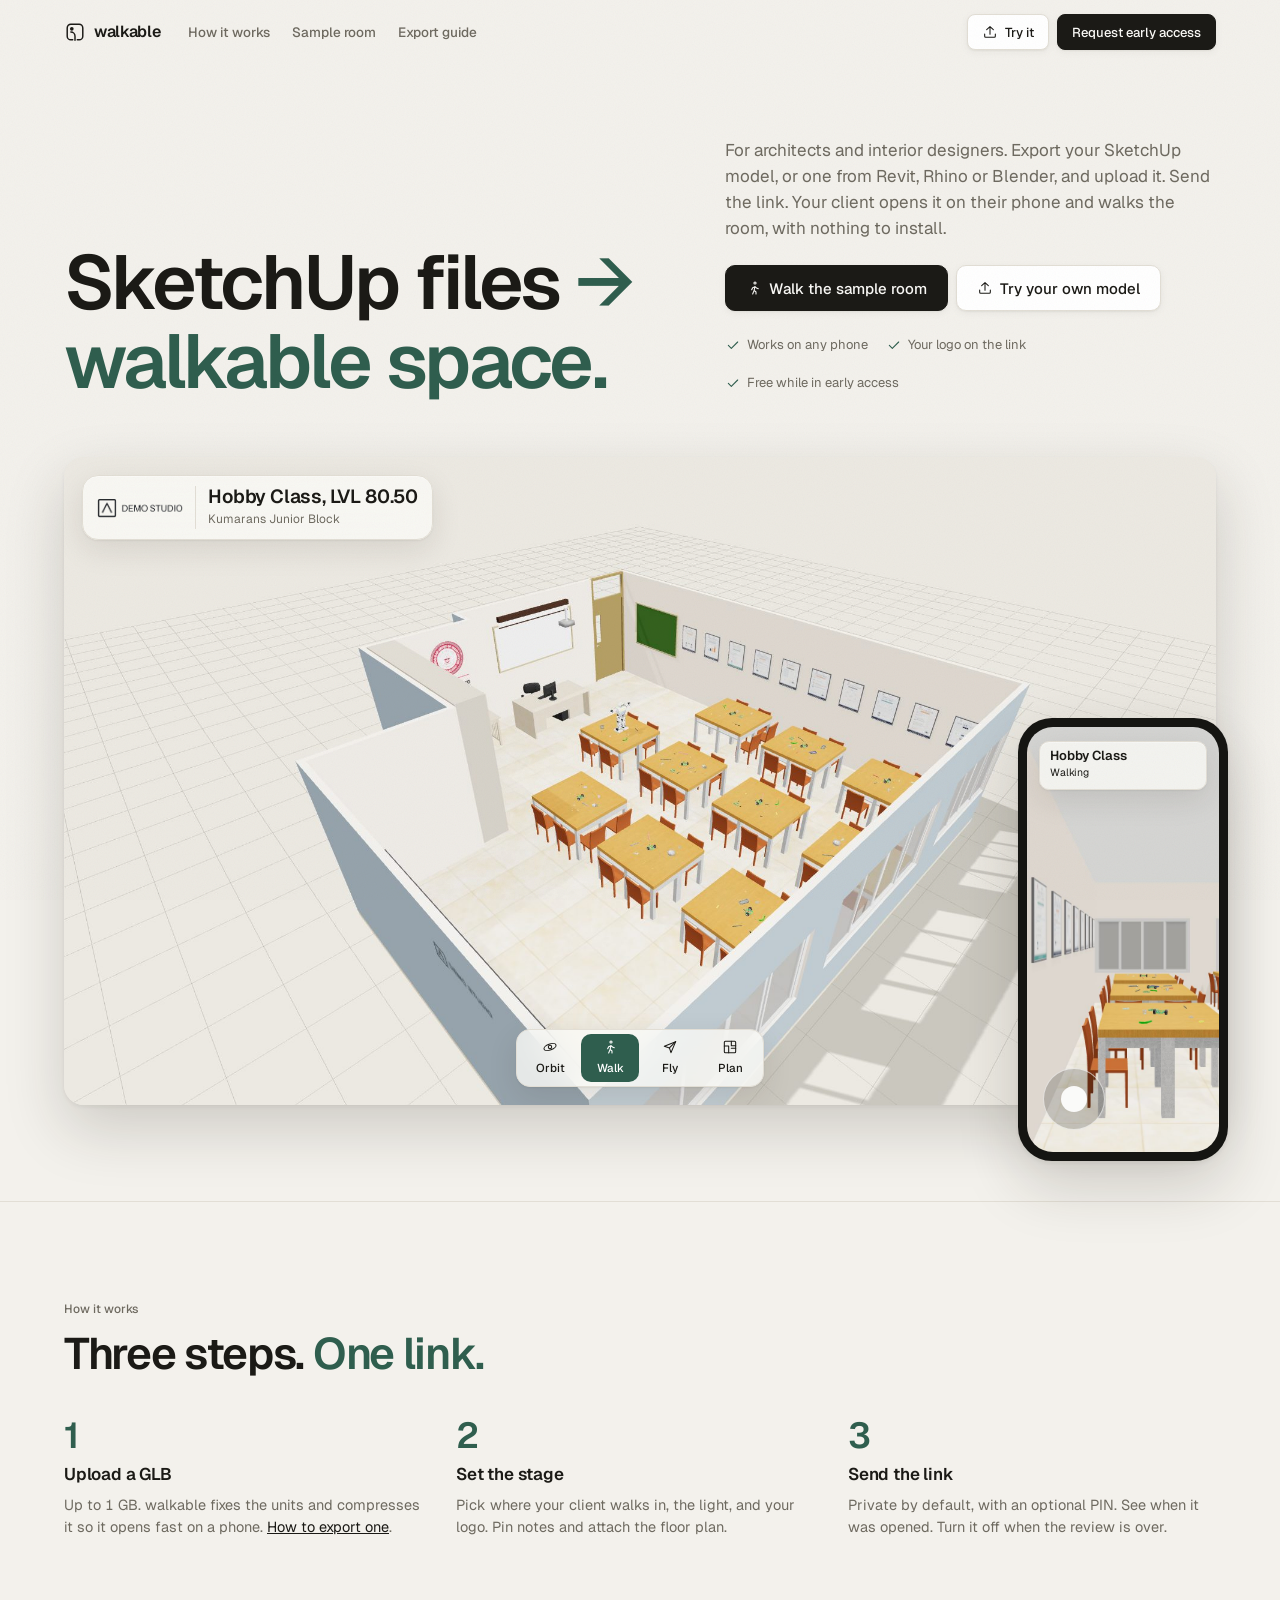
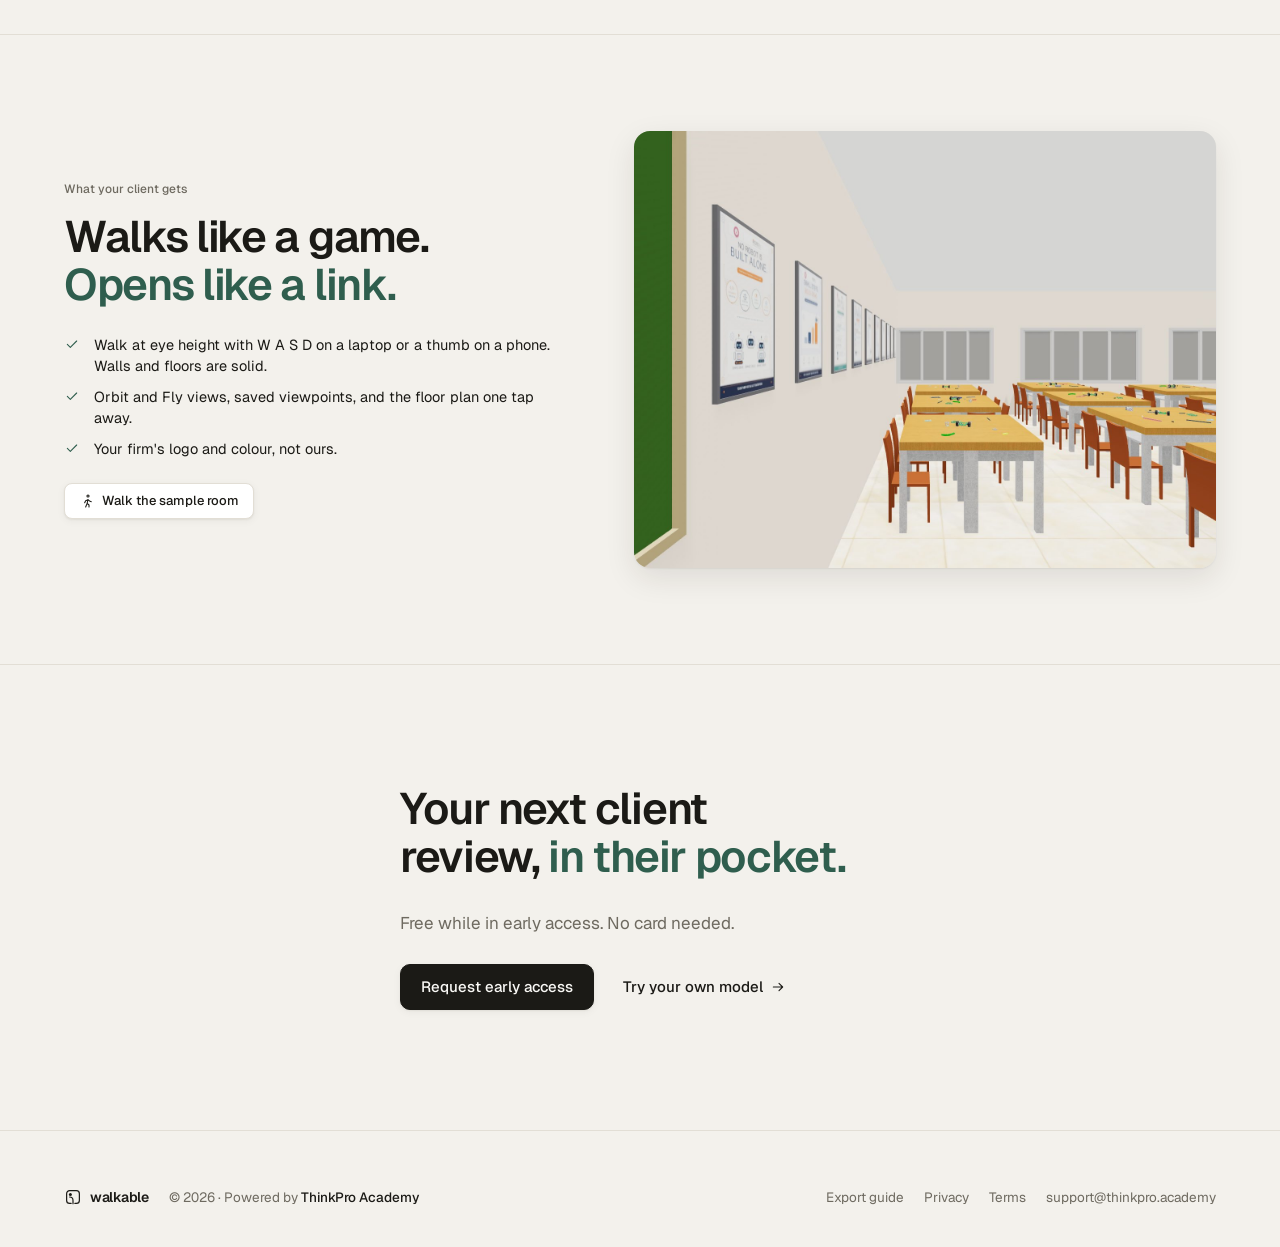
==== commit c282d21f: "Footer: Powered by ThinkPro Academy Co-Authored-By: Claude Opus 5.5 <noreply@anthropic.com>" ====
--- a/index.html
+++ b/index.html
@@ -20,8 +20,8 @@
 <link rel="apple-touch-icon" href="./assets/apple-touch-icon.png">
 <link rel="preconnect" href="https://fonts.googleapis.com">
 <link rel="preconnect" href="https://fonts.gstatic.com" crossorigin>
-<link rel="stylesheet" href="./css/walkable.css?v=mv50drm8">
-<link rel="stylesheet" href="./css/site.css?v=mv50drm8">
+<link rel="stylesheet" href="./css/walkable.css?v=mv521hrj">
+<link rel="stylesheet" href="./css/site.css?v=mv521hrj">
 </head>
 <body class="site">
 <svg xmlns="http://www.w3.org/2000/svg" style="display:none" aria-hidden="true">
@@ -137,8 +137,8 @@
 
 </main>
 <footer class="site-foot"><div class="wrap">
-  <div class="foot-bottom" style="margin-top:0;padding-top:0;border-top:0"><a href="./" class="wordmark" style="font-size:14px"><svg class="i" style="width:18px;height:18px"><use href="#mark"/></svg>walkable</a><span>© 2026 ThinkPro Academy</span><span style="flex:1"></span><a href="./guides/">Export guide</a><a href="./privacy/">Privacy</a><a href="./terms/">Terms</a><a href="mailto:support@thinkpro.academy">support@thinkpro.academy</a></div>
+  <div class="foot-bottom" style="margin-top:0;padding-top:0;border-top:0"><a href="./" class="wordmark" style="font-size:14px"><svg class="i" style="width:18px;height:18px"><use href="#mark"/></svg>walkable</a><span>© 2026 · Powered by <a href="https://thinkpro.academy/" target="_blank" rel="noopener" style="color:var(--fg);font-weight:500">ThinkPro Academy</a></span><span style="flex:1"></span><a href="./guides/">Export guide</a><a href="./privacy/">Privacy</a><a href="./terms/">Terms</a><a href="mailto:support@thinkpro.academy">support@thinkpro.academy</a></div>
 </div></footer>
-<script src="./js/site.js?v=mv50drm8" defer></script>
+<script src="./js/site.js?v=mv521hrj" defer></script>
 </body>
 </html>
